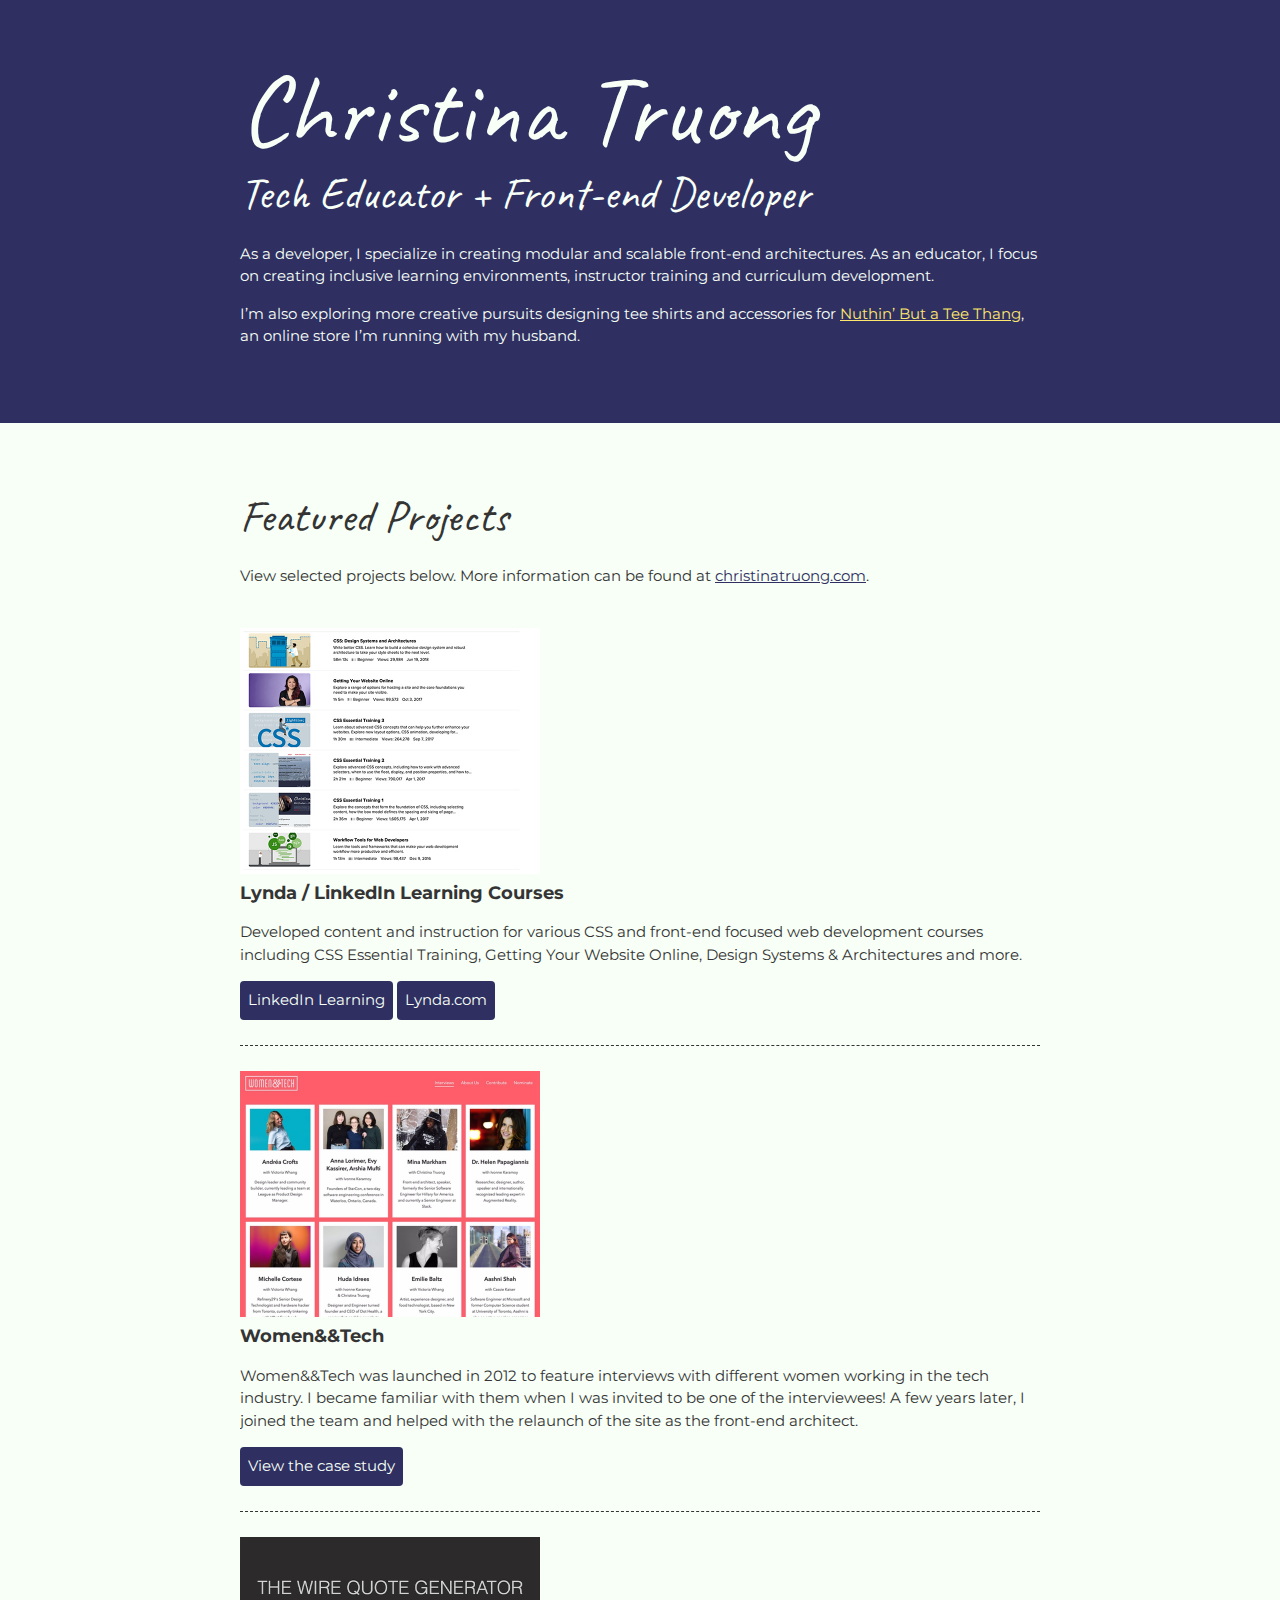
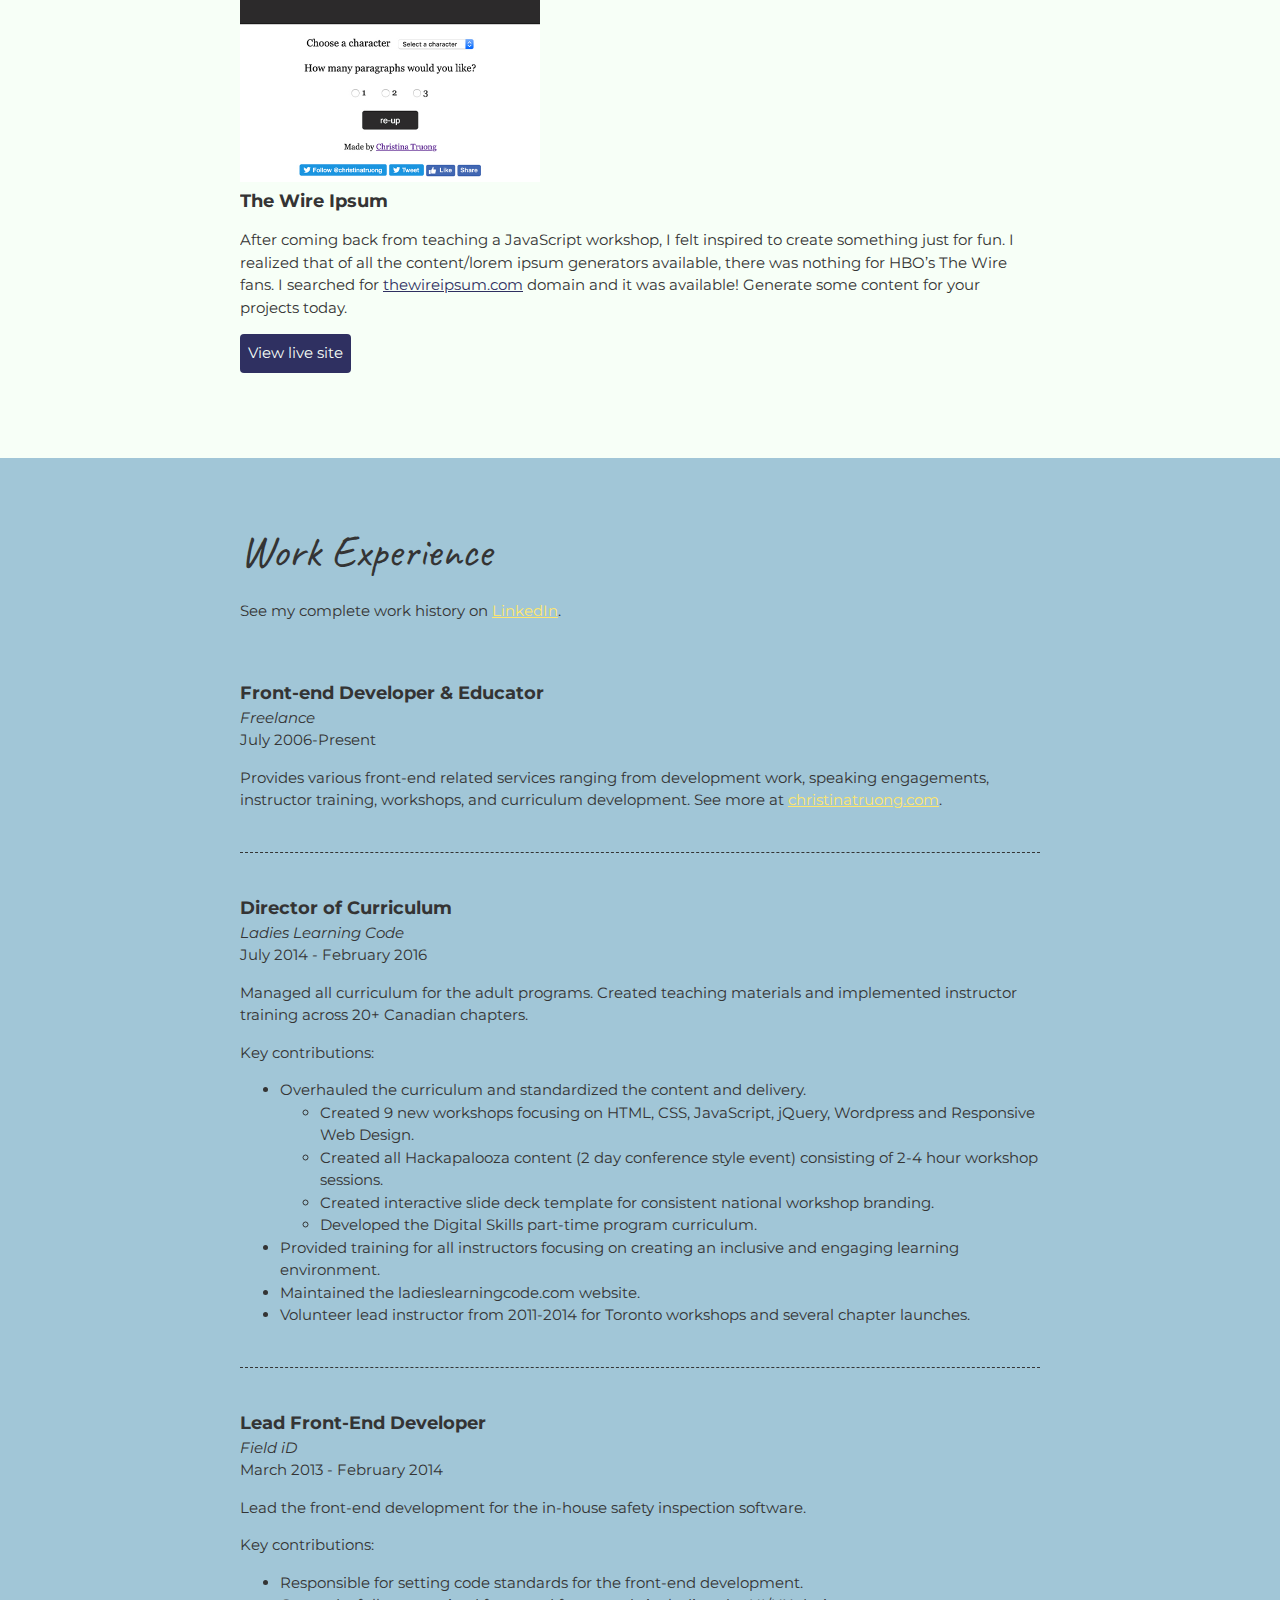
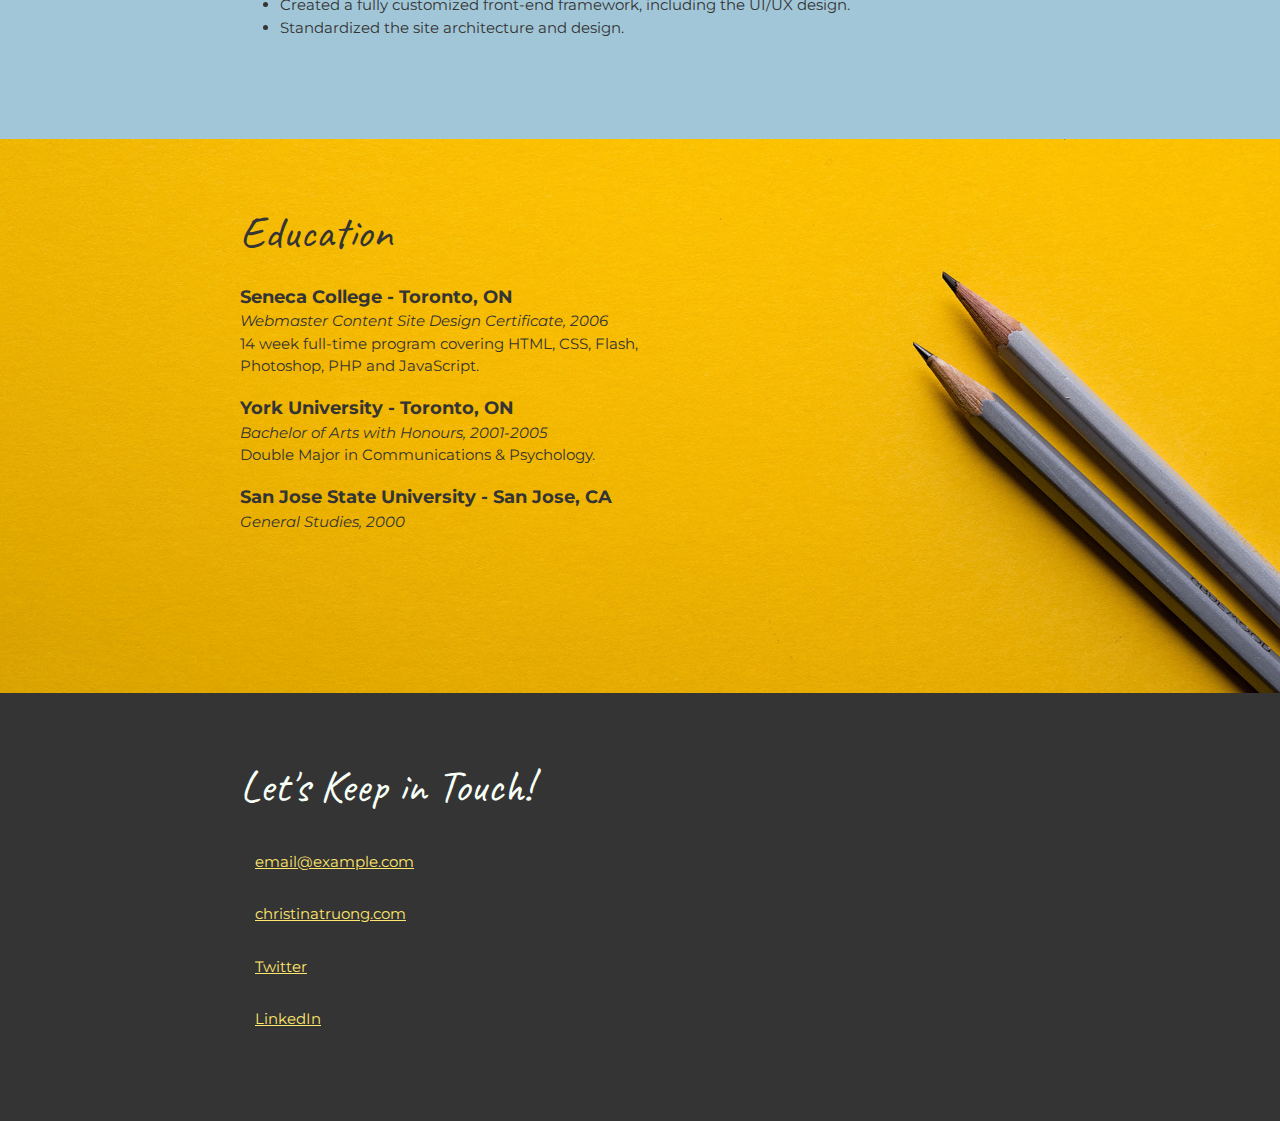
==== index.html @ d9cc71fa "First commit" ====
<!DOCTYPE html>
<html lang="en">
  <head>
    <meta charset="UTF-8">
    <meta name="viewport" content="width=device-width, initial-scale=1.0">
    <title>Christina Truong, Tech Educator + Front-end Developer</title>
    <link href="https://fonts.googleapis.com/css?family=Caveat|Montserrat:400,600&display=swap" rel="stylesheet">
    <link rel="stylesheet" href="css/styles.css">
  </head>
  <body>
    <main>
      <!-- ***************  ABOUT / PROFILE  **************** -->
      <header>
        <div class="content-wrap">
          <h1>Christina Truong</h1>
          <h2>Tech Educator + Front-end Developer</h2>

          <p>As a developer, I specialize in creating modular and scalable front-end architectures. As an educator, I focus on creating inclusive learning environments, instructor training and curriculum development.</p>
          <p>I’m also exploring more creative pursuits designing tee shirts and accessories for <a href="http://teethang.com" target="_blank">Nuthin’ But a Tee Thang</a>, an online store I’m running with my husband.</p>
        </div>
      </header>

      <!-- ************ PROJECTS / PORTFOLIO  ************** -->
      <section class="projects">
        <div class="content-wrap divider">
          <h2>Featured Projects</h2>
          <p>View selected projects below. More information can be found at <a href="http://christinatruong.com">christinatruong.com</a>.</p>

          <!-- Project 1 -->
          <section class="project-item">
            <img src="images/project-courses.jpg" alt="Lynda & LinkedIn Learning course list">
            <h3>Lynda / LinkedIn Learning Courses</h3>
            <p>Developed content and instruction for various CSS and front-end focused web development courses including CSS Essential Training, Getting Your Website Online, Design Systems & Architectures and more.</p>
            <a class="btn" href="https://www.linkedin.com/learning/instructors/christina-truong?u=2125562" target="_blank">LinkedIn Learning</a>
            <a class="btn" href="https://www.lynda.com/Christina-Truong/7842227-1.html">Lynda.com</a>
          </section>

          <!-- Project 2 -->
          <section class="project-item">
            <img src="images/project-women-tech.jpg" alt="Women and Tech website">
            <h3>Women&&Tech</h3>
            <p>Women&&Tech was launched in 2012 to feature interviews with different women working in the tech industry. I became familiar with them when I was invited to be one of the interviewees! A few years later, I joined the team and helped with the relaunch of the site as the front-end architect.</p>
            <a class="btn" href="http://christinatruong.com/projects/women-and-tech-redesign.html" target="_blank">View the case study</a>
          </section>

          <!-- Project 3 -->
          <section class="project-item">
            <img src="images/project-wire-ipsum.jpg" alt="The Wire Ipsum website">
            <h3>The Wire Ipsum</h3>
            <p>After coming back from teaching a JavaScript workshop, I felt inspired to create something just for fun. I realized that of all the content/lorem ipsum generators available, there was nothing for HBO’s The Wire fans. I searched for <a href="http://thewireipsum.com" target="_blank">thewireipsum.com</a> domain and it was available! Generate some content for your projects today.</p>
            <a class="btn" href="http://thewireipsum.com" target="_blank">View live site</a>
          </section>
        </div>
      </section>

      <!-- ****************  WORK EXPERIENCE  ******************** -->
      <section class="work-experience">
        <div class="content-wrap item-details divider">
          <h2>Work Experience</h2>
          <p>See my complete work history on <a href="https://www.linkedin.com/in/christinatruong/">LinkedIn</a>.</p>

          <!-- Job 1 -->
          <section class="job-item">
            <div class="job-details">
              <h3>Front-end Developer & Educator</h3>
              <p>Freelance</p>
              <p>July 2006-Present</p>
            </div>
            <div class="job-summary">
              <p>Provides various front-end related services ranging from development work, speaking engagements, instructor training, workshops, and curriculum development. See more at  <a href="http://christinatruong.com">christinatruong.com</a>.</p>
            </div>
          </section>

          <!-- Job 2 -->
          <section class="job-item">
            <div class="job-details">
              <h3>Director of Curriculum</h3>
              <p>Ladies Learning Code</p>
              <p>July 2014 - February 2016</p>
            </div>
            <div class="job-summary">
              <p>Managed all curriculum for the adult programs. Created teaching materials and implemented instructor training across 20+ Canadian chapters.</p>
              <p>Key contributions:</p>
              <ul>
                <li>Overhauled the curriculum and standardized the content and delivery.
                  <ul>
                    <li>Created 9 new workshops focusing on HTML, CSS, JavaScript, jQuery, Wordpress and Responsive Web Design.</li>
                    <li>Created all Hackapalooza content (2 day conference style event) consisting of 2-4 hour workshop sessions.</li>
                    <li>Created interactive slide deck template for consistent national workshop branding.</li>
                    <li>Developed the Digital Skills part-time program curriculum.</li>
                  </ul>
                </li>
                <li>Provided training for all instructors focusing on creating an inclusive and engaging learning environment.</li>
                <li>Maintained the ladieslearningcode.com website.</li>
                <li>Volunteer lead instructor from 2011-2014 for Toronto workshops and several chapter launches.</li>
              </ul>
            </div>
          </section>

          <!-- Job 3 -->
          <section class="job-item">
            <div class="job-details">
              <h3>Lead Front-End Developer</h3>
              <p>Field iD</p>
              <p>March 2013 - February 2014</p>
            </div>
            <div class="job-summary">
              <p>Lead the front-end development for the in-house safety inspection software.</p>
              <p>Key contributions:</p>
              <ul>
                <li>Responsible for setting code standards for the front-end development.</li>
                <li>Created a fully customized front-end framework, including the UI/UX design.</li>
                <li>Standardized the site architecture and design.</li>
              </ul>
            </div>
          </section>
        </div>
      </section>

      <!-- *************  EDUCATION & CERTIFICATIONS *********** -->
      <section class="education">
        <div class="content-wrap item-details">
          <h2>Education</h2>

          <section>
            <h3>Seneca College - Toronto, ON</h3>
            <p>Webmaster Content Site Design Certificate, 2006</p>
            <p>14 week full-time program covering HTML, CSS, Flash, Photoshop, PHP and JavaScript.</p>
          </section>

          <section>
            <h3>York University - Toronto, ON</h3>
            <p>Bachelor of Arts with Honours, 2001-2005</p>
            <p>Double Major in Communications & Psychology.</p>
          </section>

          <section>
            <h3>San Jose State University - San Jose, CA</h3>
            <p>General Studies, 2000</p>
          </section>
        </div>
      </section>

      <!-- ************  CONTACT INFO / SOCIAL MEDIA  ************ -->
      <footer>
        <div class="content-wrap">
          <h2>Let's Keep in Touch!</h2>

          <!-- Social media and contact links. Add or remove any networks. -->
          <ul class="contact-list">
            <li><a href="mailto:email@example.com">email@example.com</a></li>
            <li><a href="http://christinatruong.com" target="_blank">christinatruong.com</a></li>
            <li><a href="http://twitter.com/christinatruong" target="_blank">Twitter</a></li>
            <li><a href="#" target="_blank">LinkedIn</a></li>
          </ul>
        </div>
      </footer>
    </main>
  </body>
</html>
---- css/styles.css ----
/*
COLOR PALETTE
https://coolors.co/f7fff7-343434-2f3061-ffe66d-a1c6d7
#F7FFF7 - almost white
#343434 - dark gray - almost black
#2F3061 - blue dark
#FFE66D - yellow
#A1C6D7 - blue light
*/


/* Global styles
------------------------------------*/
html {
  box-sizing: border-box;
}
*, *:before, *:after {
  box-sizing: inherit;
}

body {
  color: #343434;
  margin: 0;
  padding: 0;
  font-family: 'Montserrat', sans-serif;
  font-size: 15px;
  line-height: 1.5;
}
img {
  width: 300px;
}
a {
  color: #FFE66D;
}
a:hover {
  text-decoration: none;
}
h1 {
  font-size: 100px;
  line-height: 1;
}
h2 {
  font-size: 45px;
}
h1, h2 {
  font-family: 'Caveat', cursive;
  font-weight: 400;
  margin: 0;
}
.content-wrap {
  max-width: 800px;
  width: 85%;
  margin: 0 auto;
  padding: 60px 0;
}
h3 {
  margin-bottom: 0;
}
.item-details h3 + p {
  font-style: italic;
}
.item-details h3 ~ p {
  margin: 0;
}
.divider > section {
  border-bottom: 1px dashed #343434;
  padding: 25px 0;
}
.divider > section:last-of-type {
  border-bottom: none;
}


/* Profile
------------------------------------*/
header {
  background: #2F3061;
  color: #F7FFF7;
}


/* Projects
------------------------------------*/
.projects {
  background: #F7FFF7;
}
.projects a {
  color: #2F3061;
}
.projects .btn {
  color: #F7FFF7;
  background: #2F3061;
  text-decoration: none;
  padding: 8px;
  border-radius: 4px;
  display: inline-block;
}
.projects .btn:hover {
  background: rgba(47, 48, 97, 80%);
}
.project-item {
  overflow: hidden;
}
.project-item h3 {
  margin-top: 0;
}


/* Work Experience
------------------------------------*/
.work-experience {
  background: #A1C6D7;
}



/* Education
------------------------------------*/
.education {
  background-image: url(../images/joanna-kosinska-unsplash.jpg);
  background-size: cover;
  background-position: top right;
  padding-bottom: 100px;
}
.education p {
  width: 60%;
}


/* Contact Info
------------------------------------*/
footer {
  background: #343434;
  color: #F7FFF7;
}
.contact-list {
  list-style-type: none;
  padding: 0;
}
.contact-list a {
  padding: 15px;
  display: inline-block;
}
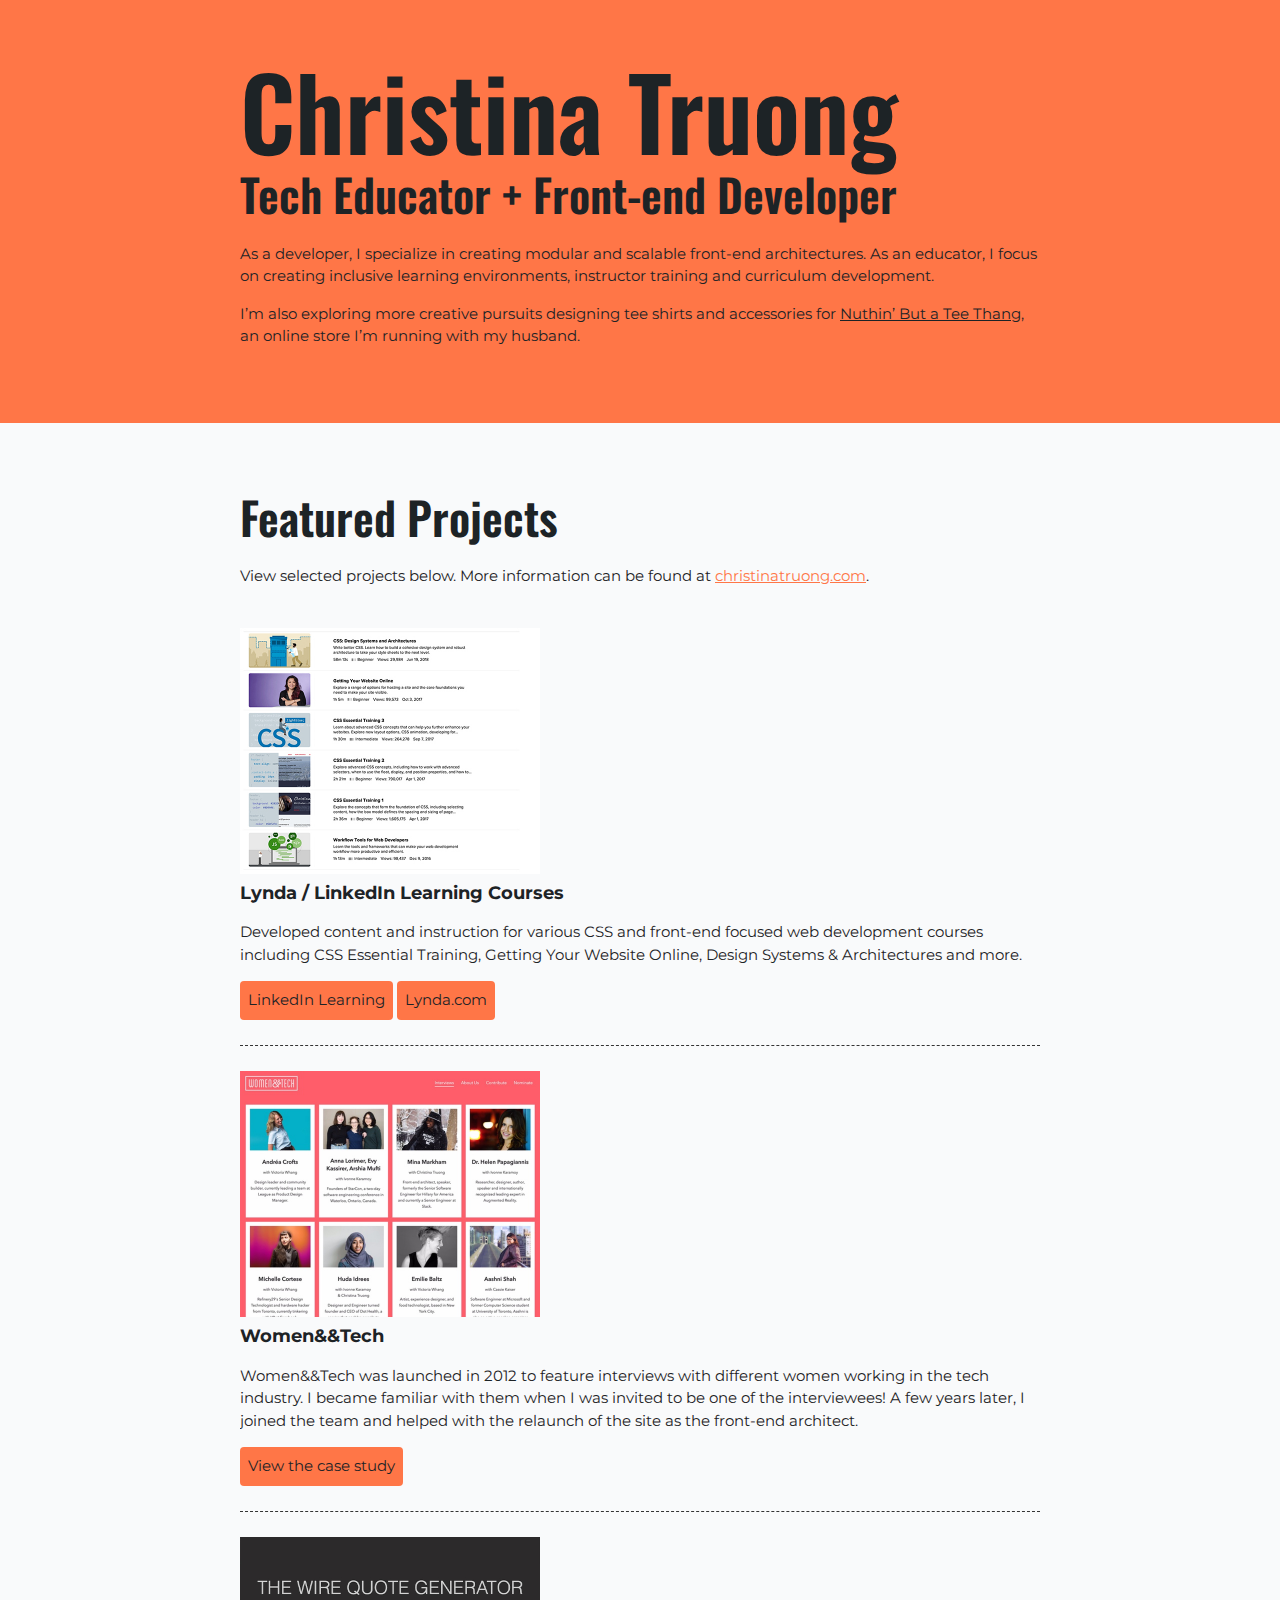
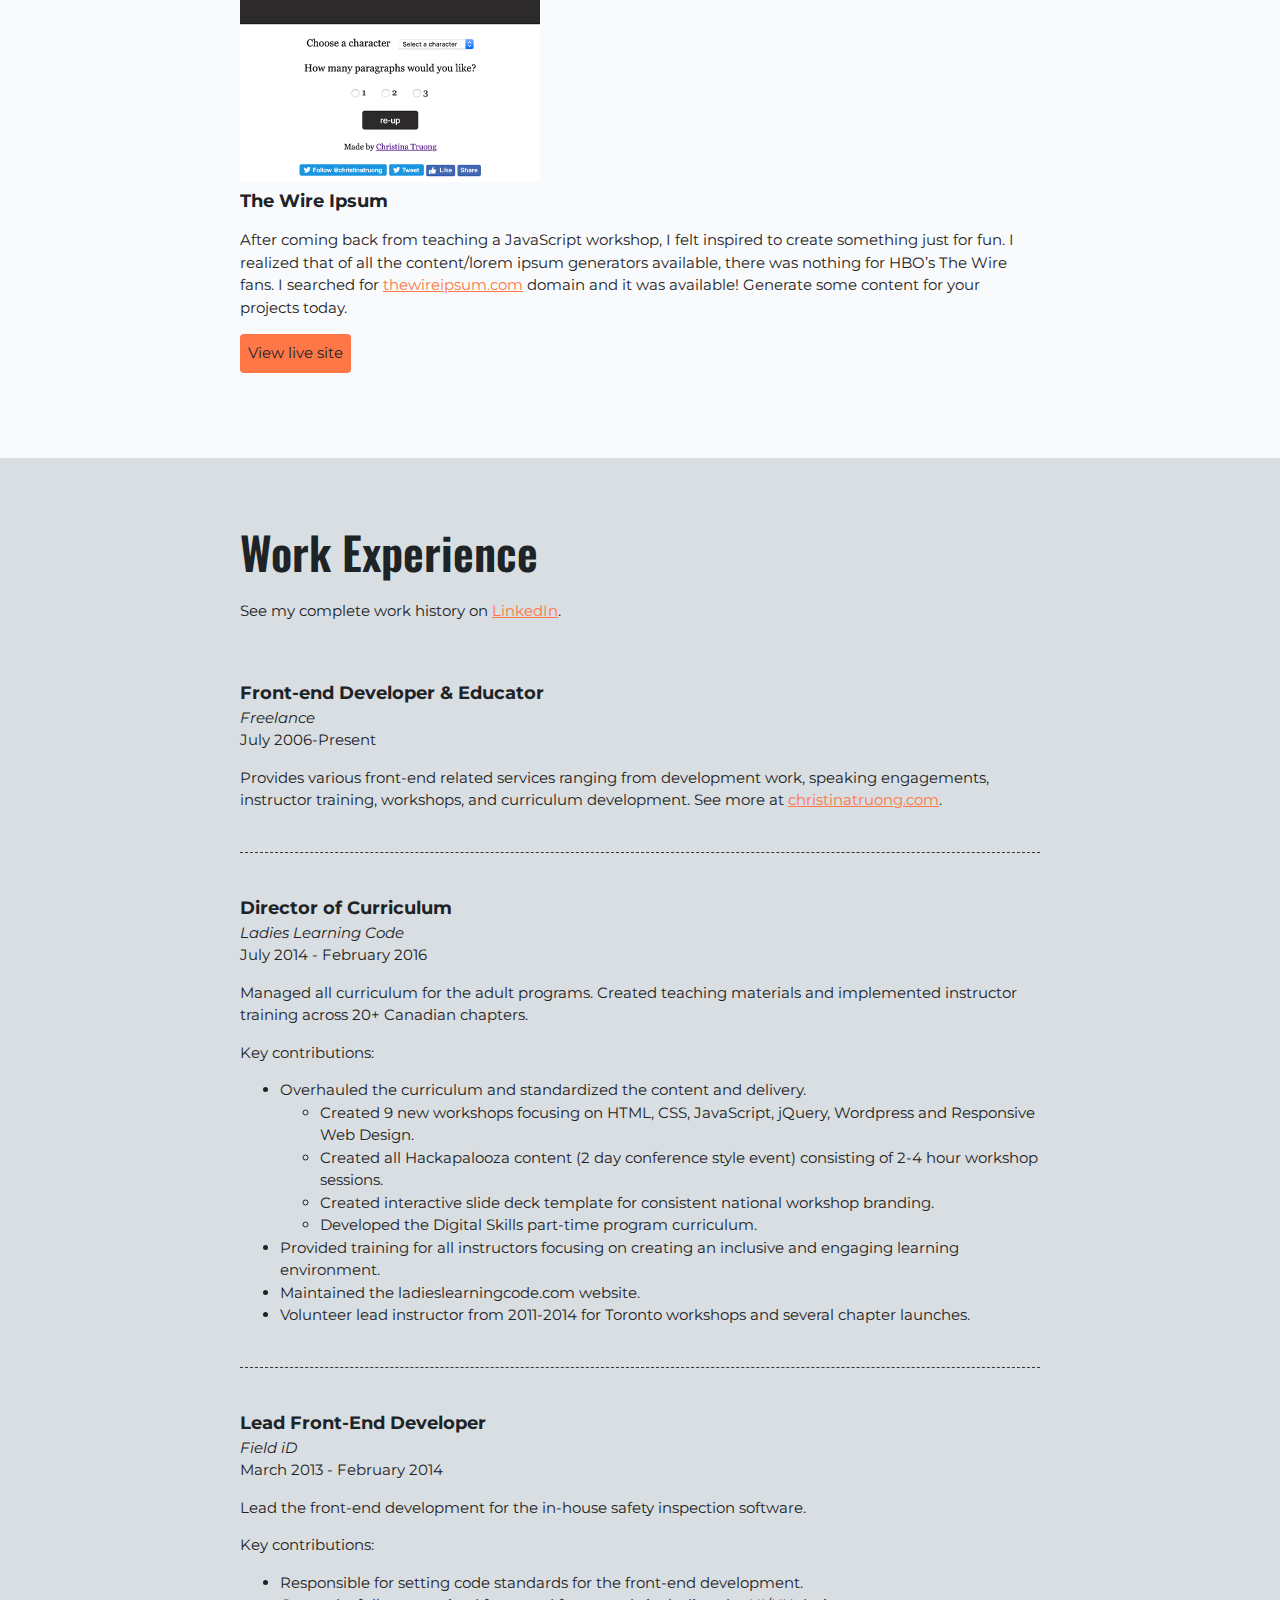
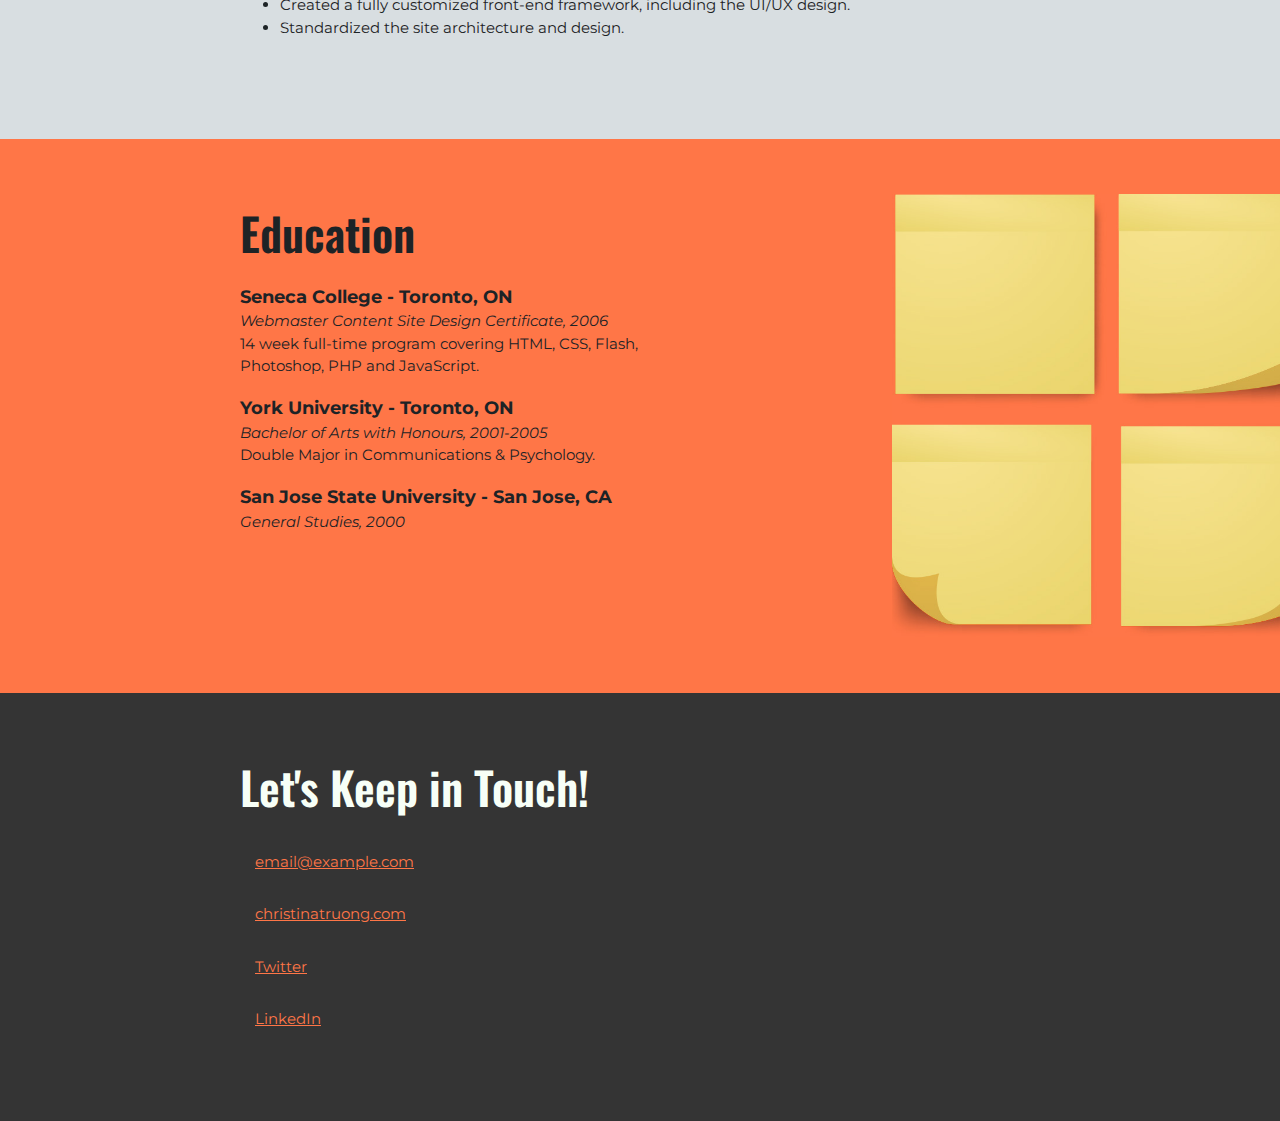
==== commit 057ac1a6: "Part 1: showing the basics" ====
--- a/index.html
+++ b/index.html
@@ -4,7 +4,7 @@
     <meta charset="UTF-8">
     <meta name="viewport" content="width=device-width, initial-scale=1.0">
     <title>Christina Truong, Tech Educator + Front-end Developer</title>
-    <link href="https://fonts.googleapis.com/css?family=Caveat|Montserrat:400,600&display=swap" rel="stylesheet">
+    <link href="https://fonts.googleapis.com/css?family=Oswald:600|Montserrat:400,600&display=swap" rel="stylesheet">
     <link rel="stylesheet" href="css/styles.css">
   </head>
   <body>
--- a/css/styles.css
+++ b/css/styles.css
@@ -19,7 +19,8 @@
 }
 
 body {
-  color: #343434;
+  color: #1d2326;
+  background: #f9fafb;
   margin: 0;
   padding: 0;
   font-family: 'Montserrat', sans-serif;
@@ -30,7 +31,7 @@
   width: 300px;
 }
 a {
-  color: #FFE66D;
+  color: #ff7647;
 }
 a:hover {
   text-decoration: none;
@@ -43,8 +44,8 @@
   font-size: 45px;
 }
 h1, h2 {
-  font-family: 'Caveat', cursive;
-  font-weight: 400;
+  font-family: 'Oswald', cursive;
+  font-weight: 600;
   margin: 0;
 }
 .content-wrap {
@@ -74,29 +75,32 @@
 /* Profile
 ------------------------------------*/
 header {
-  background: #2F3061;
-  color: #F7FFF7;
+  background: #ff7647;
+}
+
+header a {
+  color: #1d2326;
 }
 
 
 /* Projects
 ------------------------------------*/
 .projects {
-  background: #F7FFF7;
+  background: #f9fafb;
 }
 .projects a {
-  color: #2F3061;
+  color: #ff7647;
 }
 .projects .btn {
-  color: #F7FFF7;
-  background: #2F3061;
+  color: #1d2326;
+  background: #ff7647;
   text-decoration: none;
   padding: 8px;
   border-radius: 4px;
   display: inline-block;
 }
 .projects .btn:hover {
-  background: rgba(47, 48, 97, 80%);
+  background: rgba(255, 118, 71, 80%);
 }
 .project-item {
   overflow: hidden;
@@ -109,7 +113,7 @@
 /* Work Experience
 ------------------------------------*/
 .work-experience {
-  background: #A1C6D7;
+  background: #d8dee1;
 }
 
 
@@ -117,9 +121,8 @@
 /* Education
 ------------------------------------*/
 .education {
-  background-image: url(../images/joanna-kosinska-unsplash.jpg);
-  background-size: cover;
-  background-position: top right;
+  background: #ff7647 url(../images/bg-postit.jpg) center right no-repeat;
+  background-size: auto 80%;
   padding-bottom: 100px;
 }
 .education p {
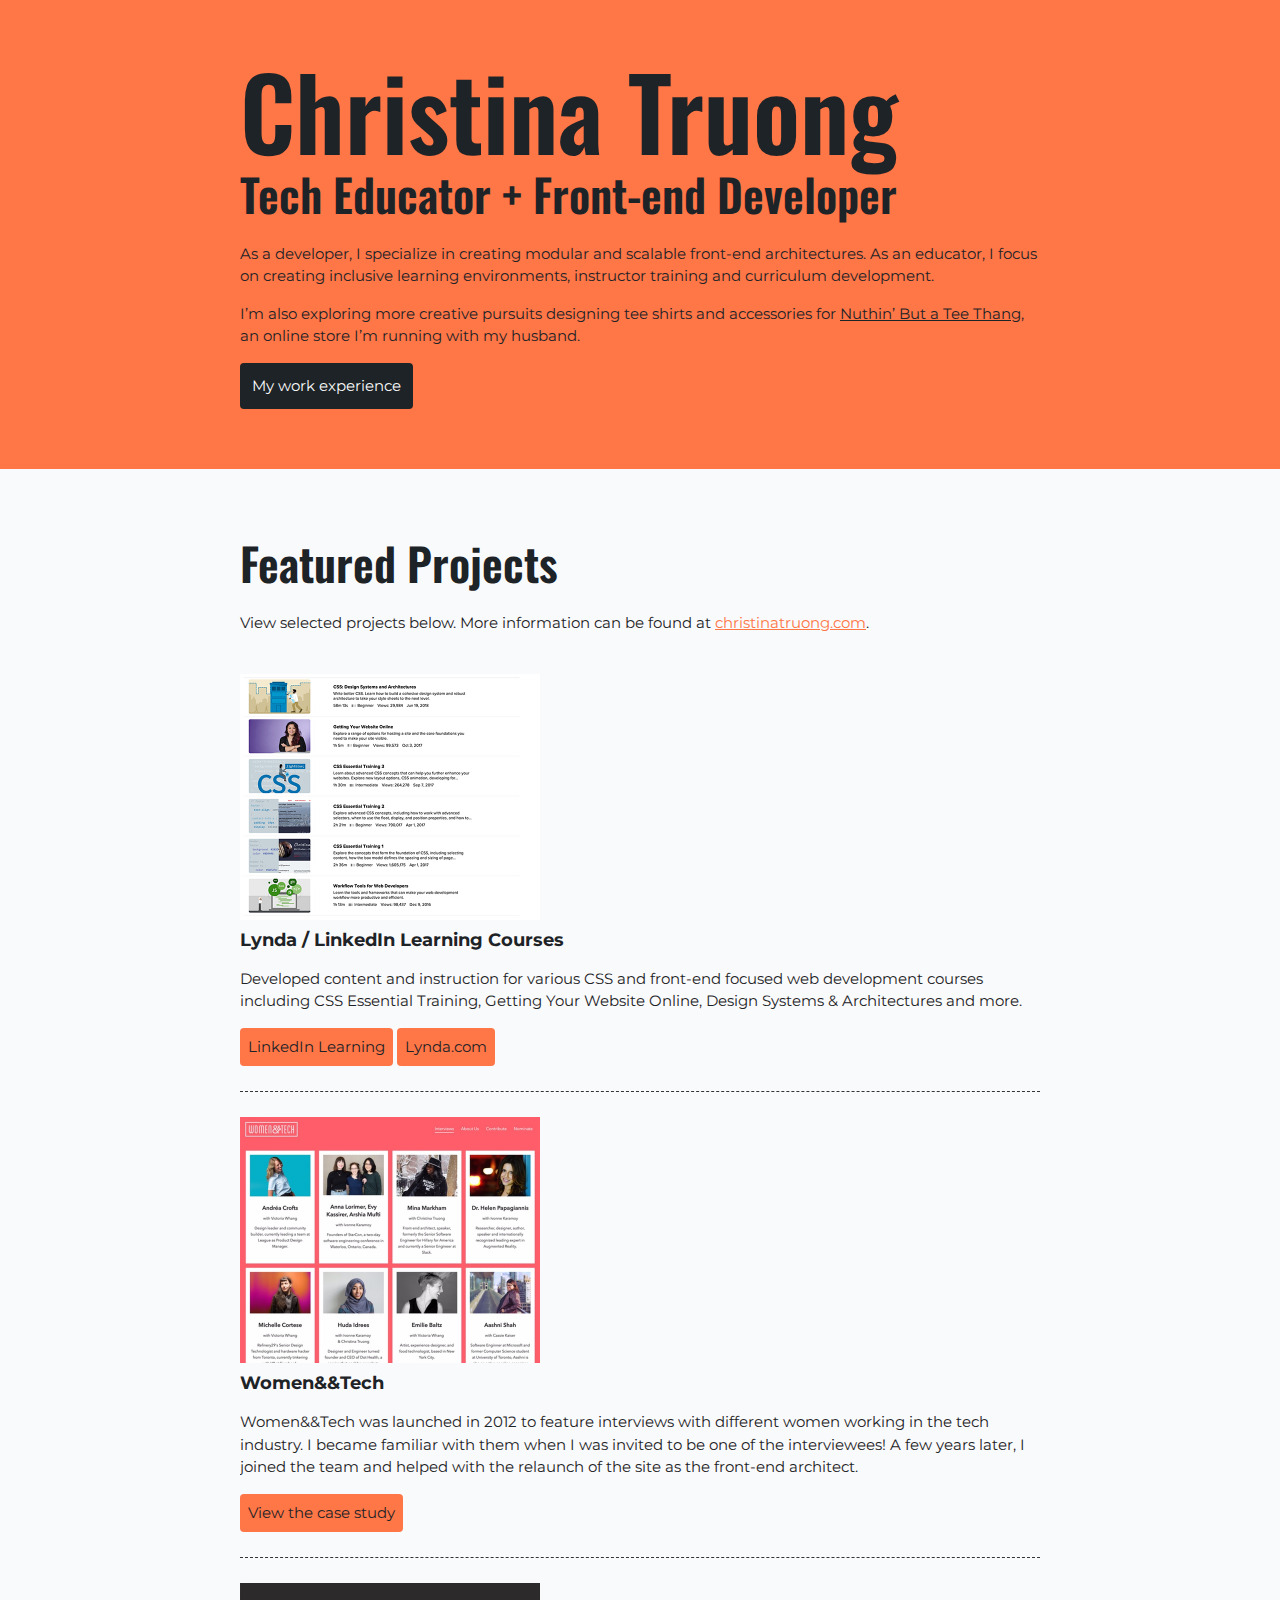
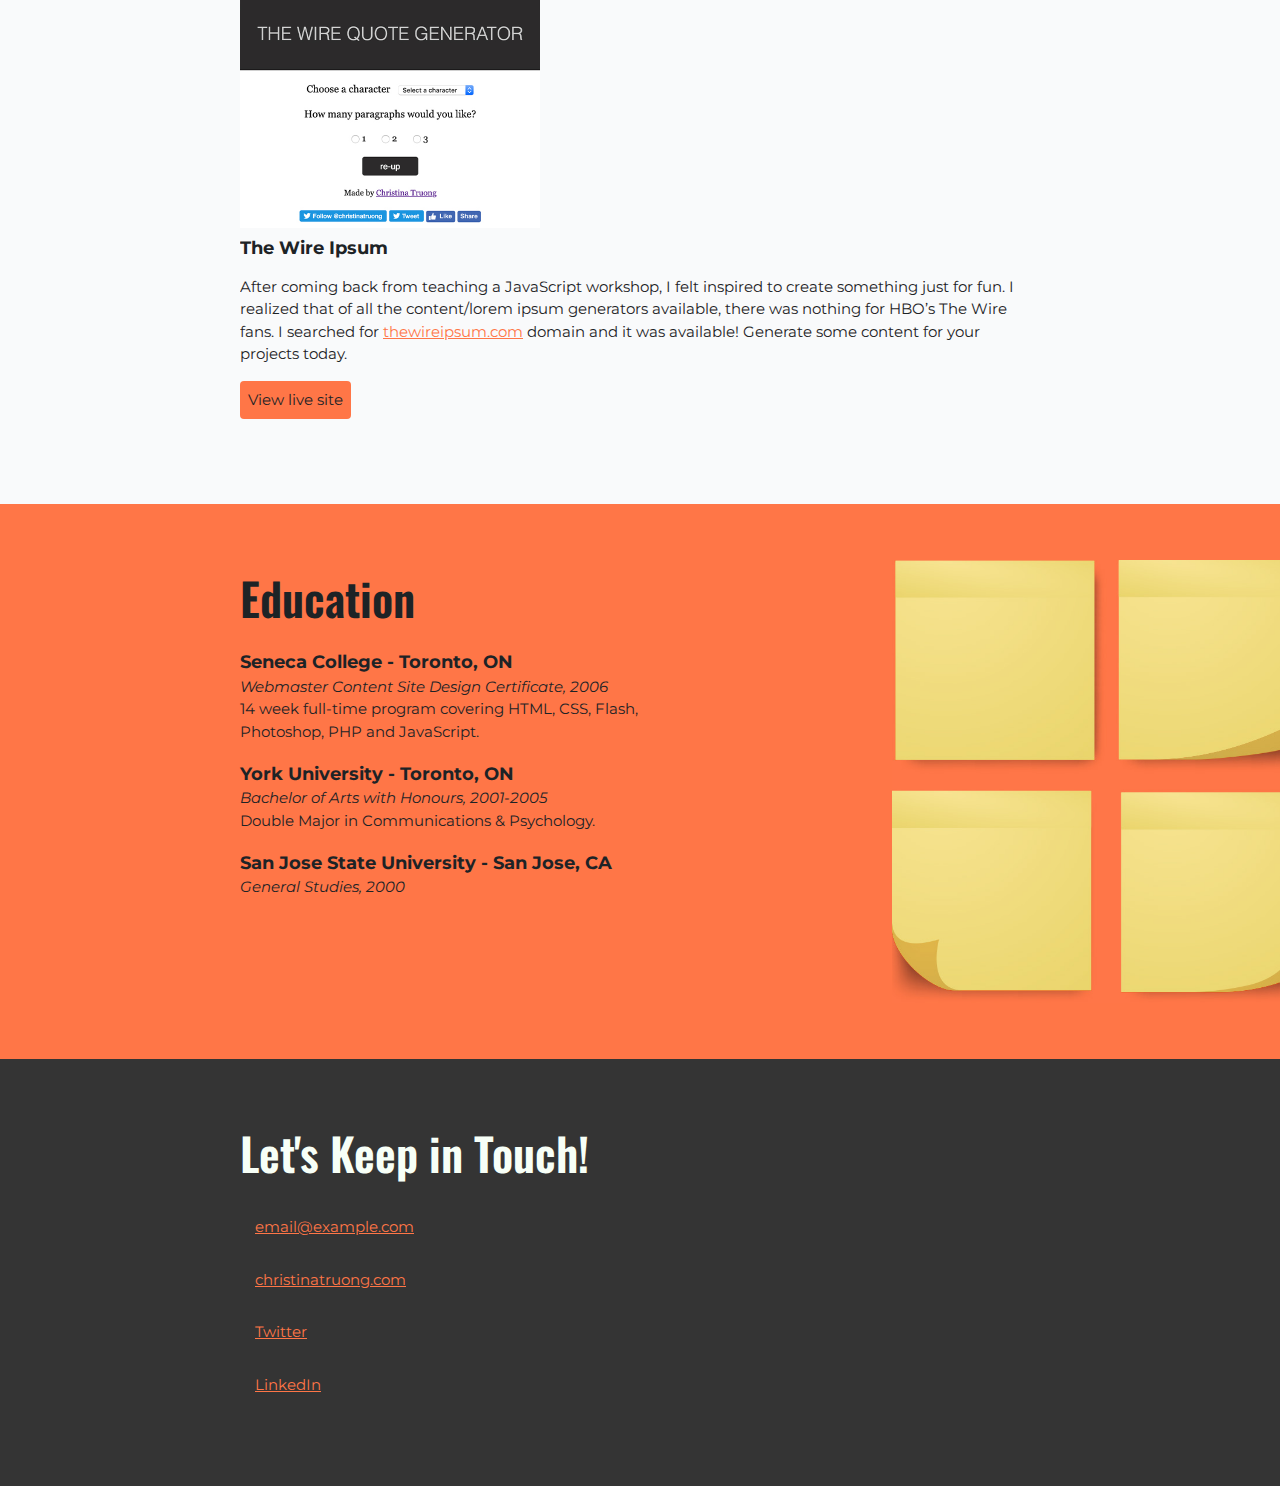
==== commit 7fa1aefb: "Step 2: work page" ====
--- a/index.html
+++ b/index.html
@@ -17,6 +17,7 @@
 
           <p>As a developer, I specialize in creating modular and scalable front-end architectures. As an educator, I focus on creating inclusive learning environments, instructor training and curriculum development.</p>
           <p>I’m also exploring more creative pursuits designing tee shirts and accessories for <a href="http://teethang.com" target="_blank">Nuthin’ But a Tee Thang</a>, an online store I’m running with my husband.</p>
+          <a href="work.html" class="btn">My work experience</a>
         </div>
       </header>
 
@@ -49,70 +50,6 @@
             <h3>The Wire Ipsum</h3>
             <p>After coming back from teaching a JavaScript workshop, I felt inspired to create something just for fun. I realized that of all the content/lorem ipsum generators available, there was nothing for HBO’s The Wire fans. I searched for <a href="http://thewireipsum.com" target="_blank">thewireipsum.com</a> domain and it was available! Generate some content for your projects today.</p>
             <a class="btn" href="http://thewireipsum.com" target="_blank">View live site</a>
-          </section>
-        </div>
-      </section>
-
-      <!-- ****************  WORK EXPERIENCE  ******************** -->
-      <section class="work-experience">
-        <div class="content-wrap item-details divider">
-          <h2>Work Experience</h2>
-          <p>See my complete work history on <a href="https://www.linkedin.com/in/christinatruong/">LinkedIn</a>.</p>
-
-          <!-- Job 1 -->
-          <section class="job-item">
-            <div class="job-details">
-              <h3>Front-end Developer & Educator</h3>
-              <p>Freelance</p>
-              <p>July 2006-Present</p>
-            </div>
-            <div class="job-summary">
-              <p>Provides various front-end related services ranging from development work, speaking engagements, instructor training, workshops, and curriculum development. See more at  <a href="http://christinatruong.com">christinatruong.com</a>.</p>
-            </div>
-          </section>
-
-          <!-- Job 2 -->
-          <section class="job-item">
-            <div class="job-details">
-              <h3>Director of Curriculum</h3>
-              <p>Ladies Learning Code</p>
-              <p>July 2014 - February 2016</p>
-            </div>
-            <div class="job-summary">
-              <p>Managed all curriculum for the adult programs. Created teaching materials and implemented instructor training across 20+ Canadian chapters.</p>
-              <p>Key contributions:</p>
-              <ul>
-                <li>Overhauled the curriculum and standardized the content and delivery.
-                  <ul>
-                    <li>Created 9 new workshops focusing on HTML, CSS, JavaScript, jQuery, Wordpress and Responsive Web Design.</li>
-                    <li>Created all Hackapalooza content (2 day conference style event) consisting of 2-4 hour workshop sessions.</li>
-                    <li>Created interactive slide deck template for consistent national workshop branding.</li>
-                    <li>Developed the Digital Skills part-time program curriculum.</li>
-                  </ul>
-                </li>
-                <li>Provided training for all instructors focusing on creating an inclusive and engaging learning environment.</li>
-                <li>Maintained the ladieslearningcode.com website.</li>
-                <li>Volunteer lead instructor from 2011-2014 for Toronto workshops and several chapter launches.</li>
-              </ul>
-            </div>
-          </section>
-
-          <!-- Job 3 -->
-          <section class="job-item">
-            <div class="job-details">
-              <h3>Lead Front-End Developer</h3>
-              <p>Field iD</p>
-              <p>March 2013 - February 2014</p>
-            </div>
-            <div class="job-summary">
-              <p>Lead the front-end development for the in-house safety inspection software.</p>
-              <p>Key contributions:</p>
-              <ul>
-                <li>Responsible for setting code standards for the front-end development.</li>
-                <li>Created a fully customized front-end framework, including the UI/UX design.</li>
-                <li>Standardized the site architecture and design.</li>
-              </ul>
-            </div>
           </section>
         </div>
       </section>
--- a/css/styles.css
+++ b/css/styles.css
@@ -70,6 +70,17 @@
 .divider > section:last-of-type {
   border-bottom: none;
 }
+.btn {
+  color: #1d2326;
+  background: #ff7647;
+  text-decoration: none;
+  padding: 8px;
+  border-radius: 4px;
+  display: inline-block;
+}
+.btn:hover {
+  background: rgba(255, 118, 71, .8);
+}
 
 
 /* Profile
@@ -82,25 +93,24 @@
   color: #1d2326;
 }
 
+header .btn {
+  background: #1d2326;
+  color: #f9fafb;
+  padding: 12px;
+}
+
+header .btn:hover {
+  background: rgba(29, 35, 38, .8);
+}
+
+header h1 + .btn {
+  margin-top: 1rem;
+}
 
 /* Projects
 ------------------------------------*/
 .projects {
   background: #f9fafb;
-}
-.projects a {
-  color: #ff7647;
-}
-.projects .btn {
-  color: #1d2326;
-  background: #ff7647;
-  text-decoration: none;
-  padding: 8px;
-  border-radius: 4px;
-  display: inline-block;
-}
-.projects .btn:hover {
-  background: rgba(255, 118, 71, 80%);
 }
 .project-item {
   overflow: hidden;
@@ -108,14 +118,6 @@
 .project-item h3 {
   margin-top: 0;
 }
-
-
-/* Work Experience
-------------------------------------*/
-.work-experience {
-  background: #d8dee1;
-}
-
 
 
 /* Education
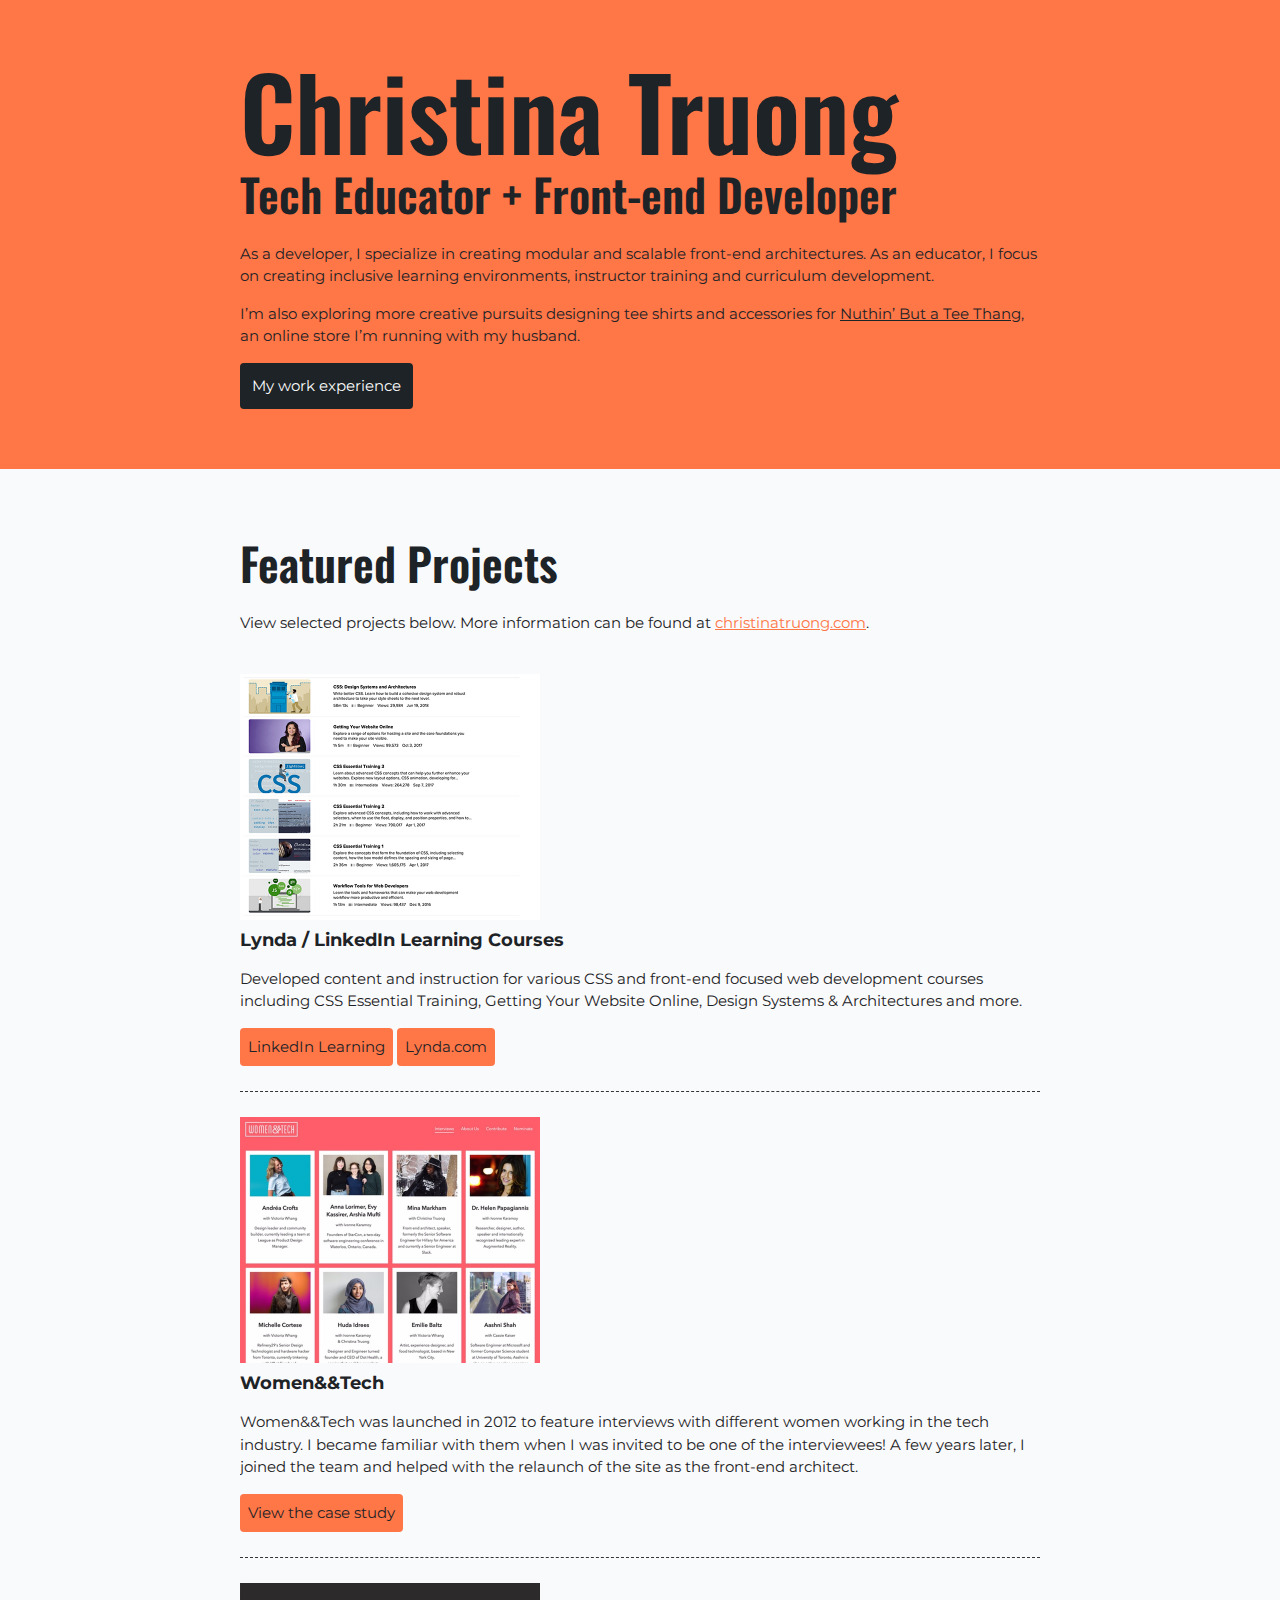
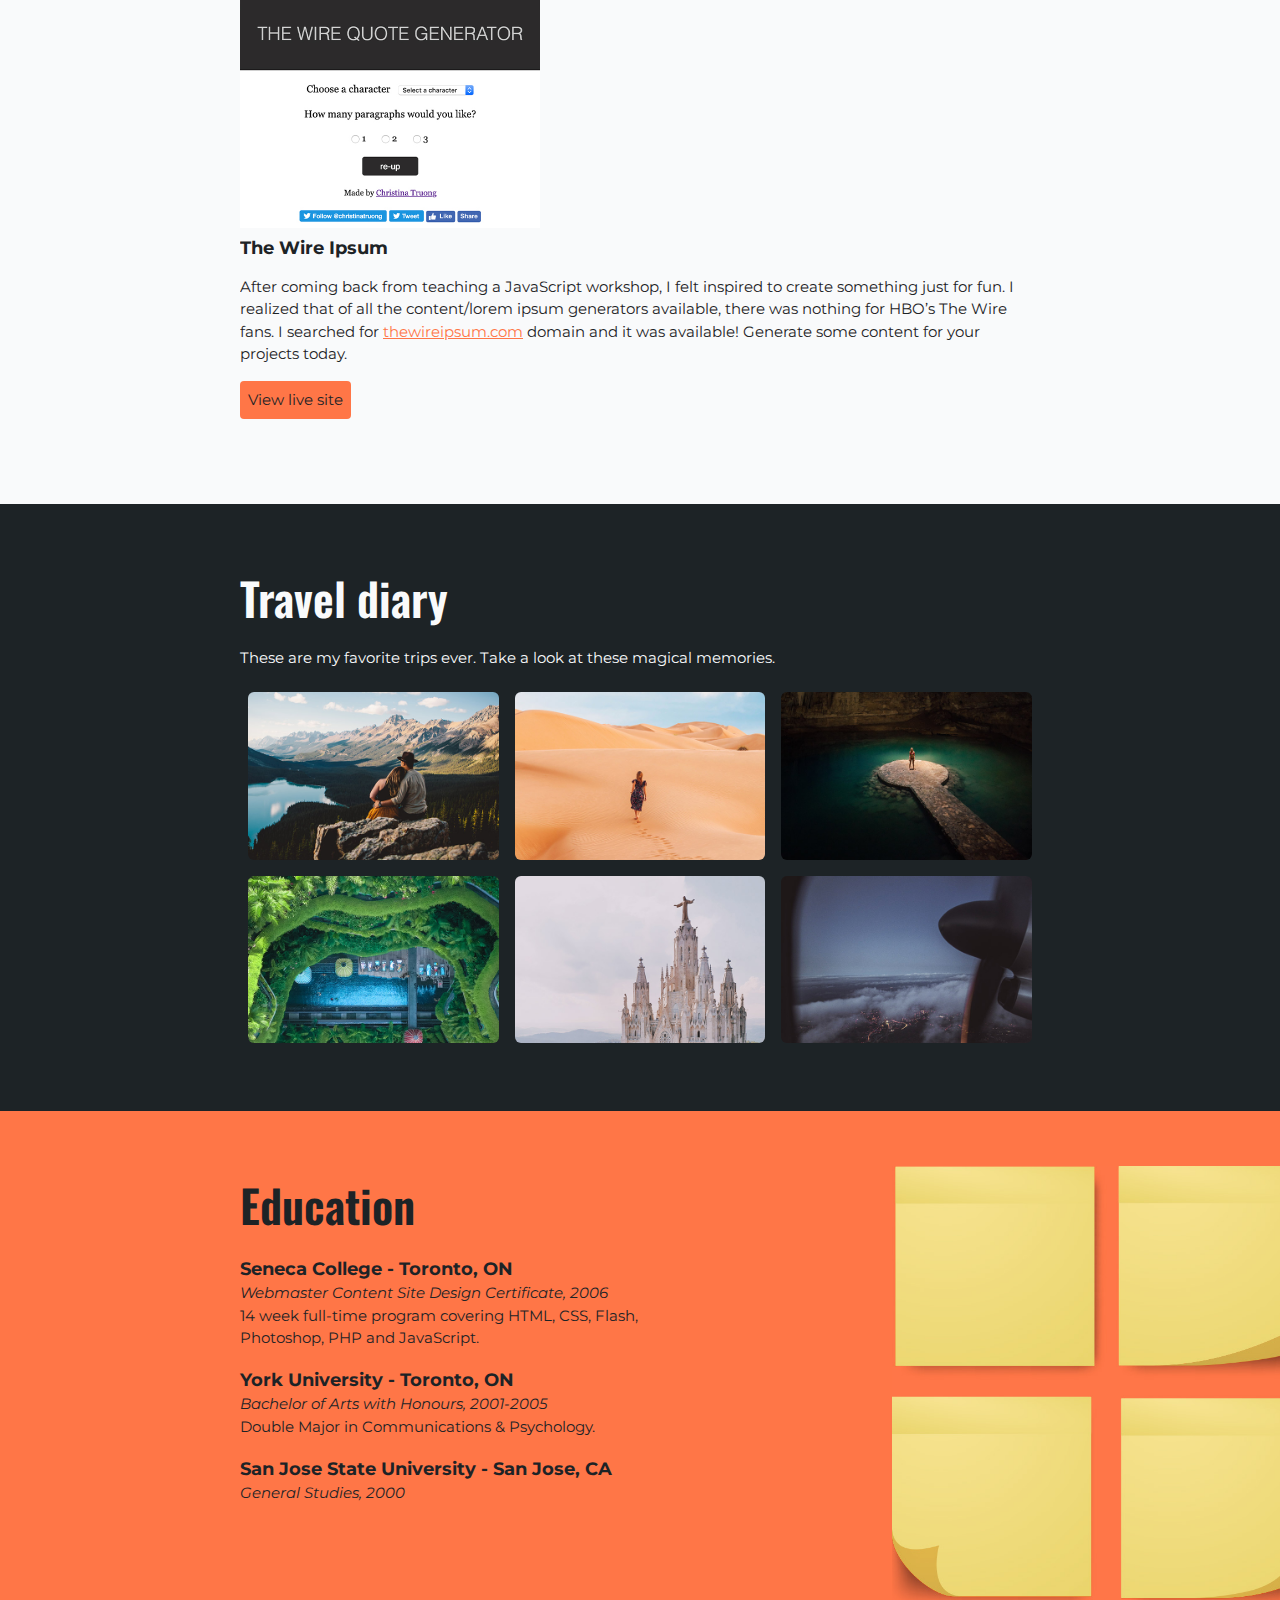
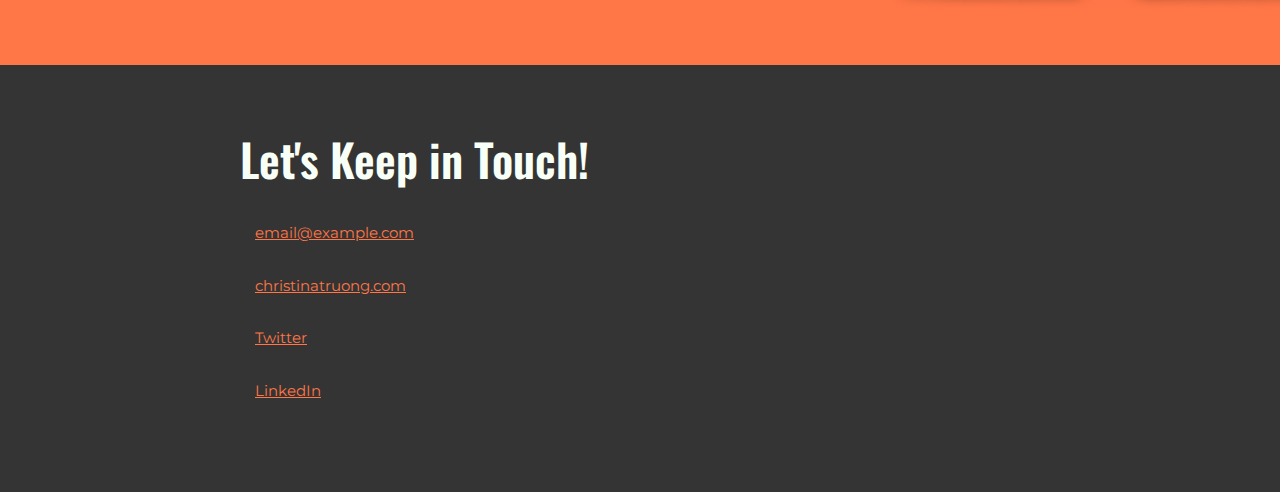
==== commit 5c6b3925: "Step 3: add images and style them" ====
--- a/index.html
+++ b/index.html
@@ -54,6 +54,48 @@
         </div>
       </section>
 
+      <!-- *************  TRAVEL DIARY *********** -->
+      <section class="travel">
+        <div class="content-wrap item-details">
+          <h2>Travel diary</h2>
+          <p>These are my favorite trips ever. Take a look at these magical memories.</p>
+
+          <section class="travel-collection">
+            <figure>
+              <a href="images/travel/andrew-ly-QHwkMEEWyfY-unsplash.jpg">
+                <img src="images/travel/thumbnail/andrew-ly-QHwkMEEWyfY-unsplash.jpg" alt="">
+              </a>
+            </figure>
+            <figure>
+              <a href="images/travel/katerina-kerdi-9TdomzK-2d0-unsplash.jpg">
+                <img src="images/travel/thumbnail/katerina-kerdi-9TdomzK-2d0-unsplash.jpg" alt="">
+              </a>
+            </figure>
+            <figure>
+              <a href="images/travel/logan-lambert-vx--A3p3srM-unsplash.jpg">
+                <img src="images/travel/thumbnail/logan-lambert-vx--A3p3srM-unsplash.jpg" alt="">
+              </a>
+            </figure>
+            <figure>
+              <a href="images/travel/meric-dagli-RG7jGL8wkCs-unsplash.jpg">
+                <img src="images/travel/thumbnail/meric-dagli-RG7jGL8wkCs-unsplash.jpg" alt="">
+              </a>
+            </figure>
+            <figure>
+              <a href="images/travel/tomas-nozina-UP22zkjJGZo-unsplash.jpg">
+                <img src="images/travel/thumbnail/tomas-nozina-UP22zkjJGZo-unsplash.jpg" alt="">
+              </a>
+            </figure>
+            <figure>
+              <a href="images/travel/vadim-sadovski-UjwGyhiLST0-unsplash.jpg">
+                <img src="images/travel/thumbnail/vadim-sadovski-UjwGyhiLST0-unsplash.jpg" alt="">
+              </a>
+            </figure>
+          </section>
+
+        </div>
+      </section>
+
       <!-- *************  EDUCATION & CERTIFICATIONS *********** -->
       <section class="education">
         <div class="content-wrap item-details">
--- a/css/styles.css
+++ b/css/styles.css
@@ -88,21 +88,17 @@
 header {
   background: #ff7647;
 }
-
 header a {
   color: #1d2326;
 }
-
 header .btn {
   background: #1d2326;
   color: #f9fafb;
   padding: 12px;
 }
-
 header .btn:hover {
   background: rgba(29, 35, 38, .8);
 }
-
 header h1 + .btn {
   margin-top: 1rem;
 }
@@ -119,6 +115,51 @@
   margin-top: 0;
 }
 
+
+/* Travel diary
+------------------------------------*/
+.travel {
+  background: #1d2326;
+  color: #f9fafb;
+}
+
+.travel-collection {
+  display: flex;
+  flex-flow: row wrap;
+}
+.travel-collection figure {
+  display: block;
+  margin: 0;
+  flex: 33.3%;
+}
+.travel-collection a {
+  display: block;
+  margin: .5rem;
+  position: relative;
+}
+.travel-collection a:after {
+  content: "";
+  display: block;
+  position: absolute;
+  z-index: 2;
+  left: 10px;
+  right: 10px;
+  top: 10px;
+  bottom: 10px;
+  border-radius: 2px;
+  background: rgba(29, 35, 38, .5) url('../images/magnify.svg') no-repeat center center;
+  background-size: 50px auto;
+  opacity: 0;
+  transition: opacity .2s;
+}
+.travel-collection a:hover:after {
+  opacity: .5;
+}
+.travel-collection img {
+  width: 100%;
+  display: block;
+  border-radius: 6px;
+}
 
 /* Education
 ------------------------------------*/
